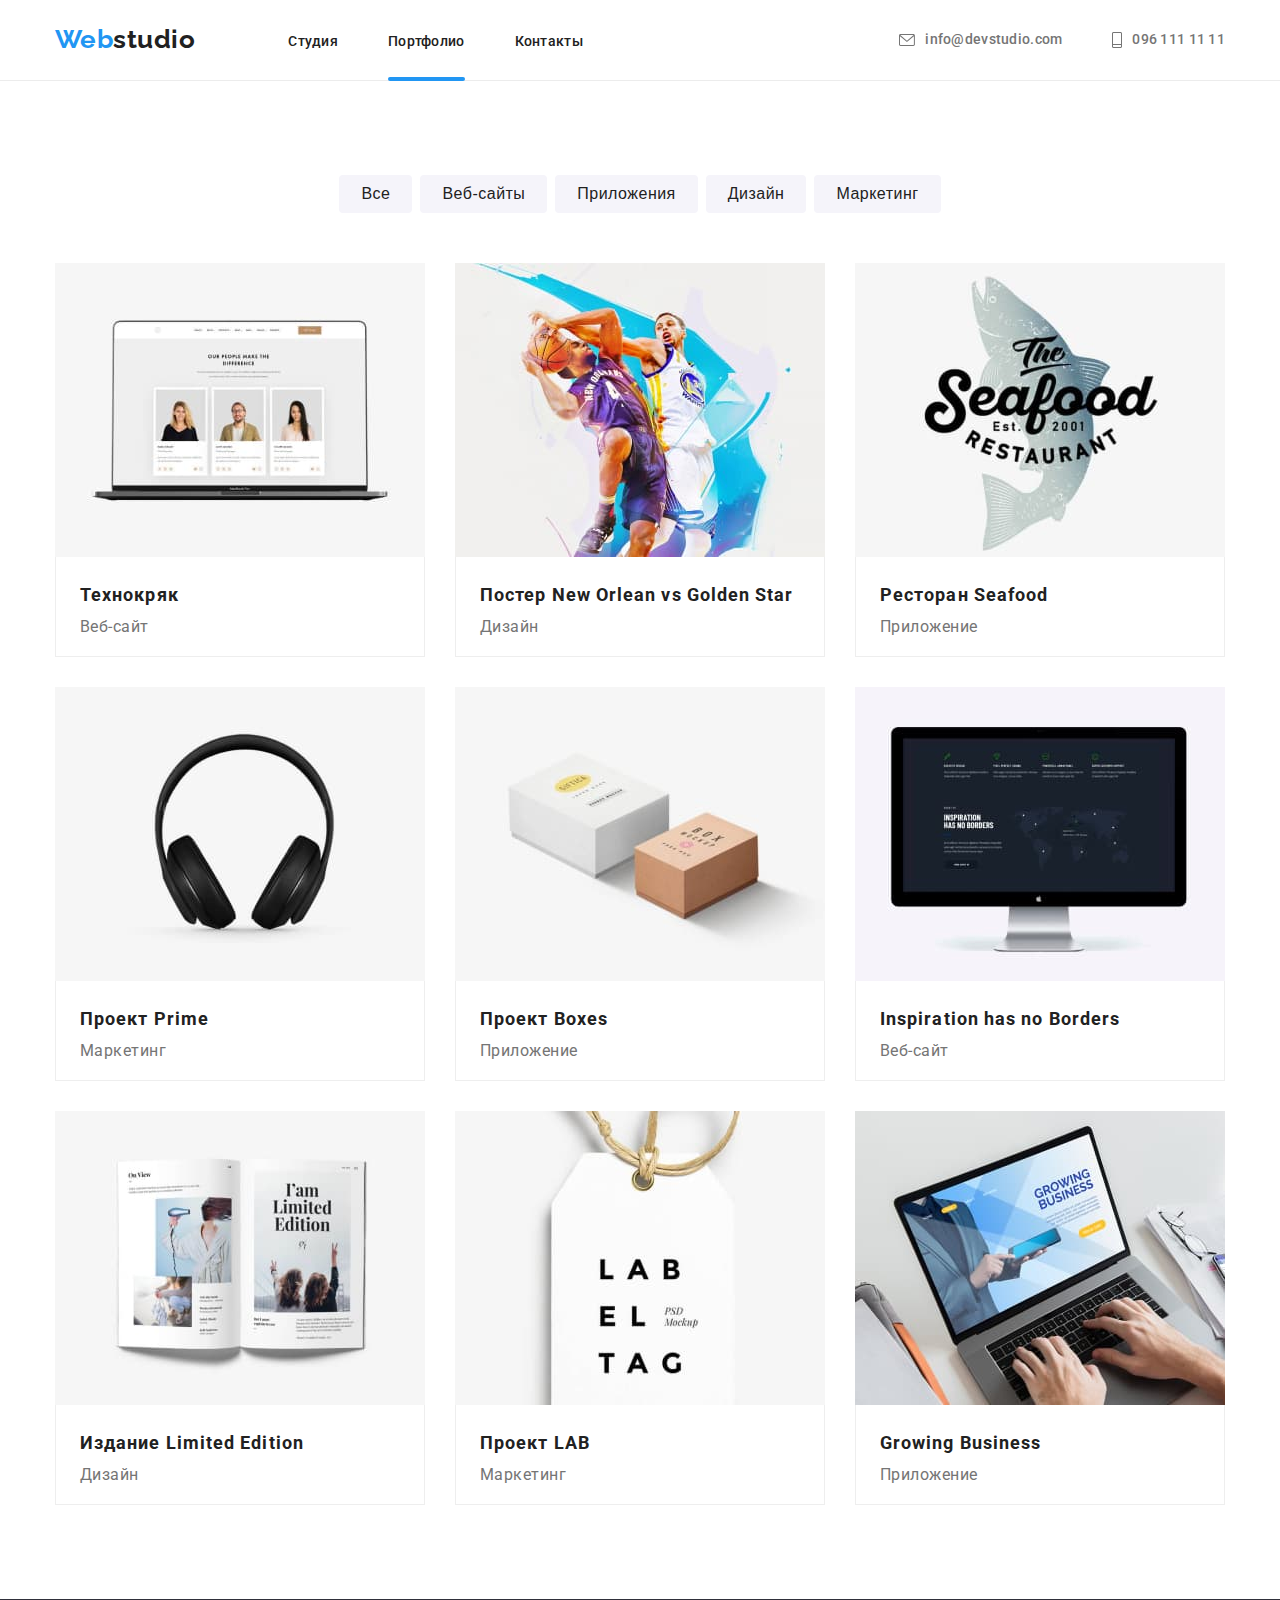
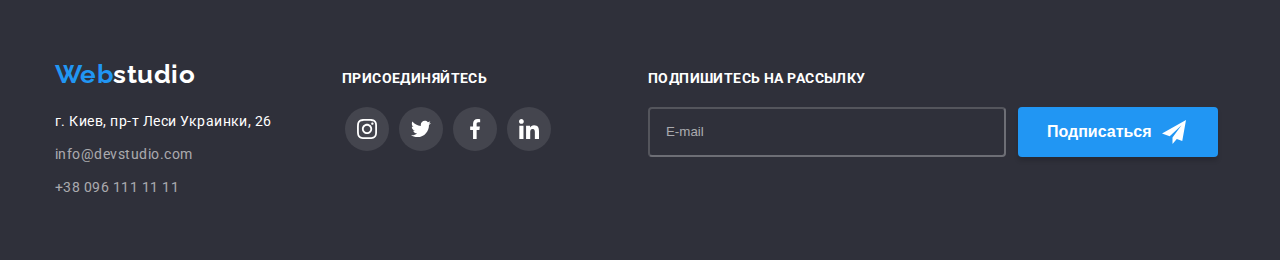
==== portfolio.html @ 10b22661 "bem" ====
<!DOCTYPE html>
<html lang="ru">

<head>
    <meta charset="UTF-8" />
    <meta name="viewport" content="width=device-width, inicial-scale=1.0" />
    <title>Web Studio</title>
    <link rel="preconnect" href="https://fonts.googleapis.com">
    <link rel="preconnect" href="https://fonts.gstatic.com" crossorigin>
    <link
        href="https://fonts.googleapis.com/css2?family=Montserrat:wght@400;700&family=Raleway:wght@700&family=Roboto:wght@400;500;700;900&display=swap"
        rel="stylesheet">
    <link rel="stylesheet" href="https://cdnjs.cloudflare.com/ajax/libs/modern-normalize/1.1.0/modern-normalize.min.css"
        integrity="sha512-wpPYUAdjBVSE4KJnH1VR1HeZfpl1ub8YT/NKx4PuQ5NmX2tKuGu6U/JRp5y+Y8XG2tV+wKQpNHVUX03MfMFn9Q=="
        crossorigin="anonymous" referrerpolicy="no-referrer" />
    <link rel="stylesheet" href="./css/styles.css" />
</head>

<body>


    <!-- Header -->

    <header>
    
        <div class="container">
            <div class="menu">
    
                <a class="logo" href="./index.html">Web<span class="logo--header">studio</span></a>
                <nav class="nav">
                    <ul class="nav-list">
                        <li class="nav-list__item"><a class="nav-list__link" href="./index.html">Студия</a></li>
                        <li class="nav-list__item"><a class="nav-list__link nav-list__link--current" href="./portfolio.html">Портфолио</a></li>
                        <li class="nav-list__item"><a class="nav-list__link" href="">Контакты</a></li>
                    </ul>
                </nav>
                <ul class="contact-list">
                    <li class="contact-list__item">
                        <a class="contact-list__link" href="mailto:info@devstudio.com">
                            <svg class="contact-list__icon" width="16px" height="12px">
                                <use href="./images/icons.svg#email"></use>
                            </svg>info@devstudio.com</a>
                    </li>
                    <li class="contact-list__item">
                        <a class="contact-list__link" href="tel:+380961111111">
                            <svg class="contact-list__icon" width="10px" height="16px">
                                <use href="./images/icons.svg#smartphone"></use>
                            </svg> 096 111 11 11</a>
                    </li>
                </ul>
            </div>
        </div>
    
    
    </header>

    <!-- Main section -->

    <main>

        <section class="section">
            

        <!-- Filter -->
        <div class="container">
            <h1 class="visually-hidden">Portfolio list</h1>
        <ul class="filter">
            <li class="filter__item">
                <button type="button" class="filter__button">Все</button>
            </li>
            <li class="filter__item">
                <button type="button" class="filter__button">Веб-сайты</button>
            </li>
            <li class="filter__item">
                <button type="button" class="filter__button">Приложения</button>
            </li>
            <li class="filter__item">
                <button type="button" class="filter__button">Дизайн</button>
            </li>
            <li class="filter__item">
                <button type="button" class="filter__button">Маркетинг</button>
            </li>
        </ul>
       

        <!-- Portfolio list -->

        
        <ul class="portfolio">
            <li class="portfolio__item">
                <a href="" class="portfolio__link">
                    <div class="portfolio__animation">
                    
                <img src="./images/technohryak.jpg" width="370" height="294" alt="Технокряк">
            <p class="portfolio__text">Ресурс предлагает комплексные предложения с разным уровнем функционала и сервисов.
                Все это позволит посетителю получить
                исчерпывающие сведения о компании или частном лице.</p>
            </div>
                <div class="portfolio__name">
                    <h2 class="portfolio__title">Технокряк</h2>
                <p class="portfolio__filter">Веб-сайт</p></div>
                </a>
                
            </li>
            <li class="portfolio__item">
                <a href="" class="portfolio__link">
                    <div class="portfolio__animation">
                <img src="./images/neworlean.jpg" width="370" height="294" alt="Постер New Orlean vs Golden Star">
                <p class="portfolio__text">Ресурс предлагает комплексные предложения с разным уровнем функционала и сервисов. Все это позволит посетителю получить исчерпывающие сведения о компании или частном лице.</p>
                </div>
                <div class="portfolio__name">
                <h2 class="portfolio__title">Постер New Orlean vs Golden Star</h2>
                <p class="portfolio__filter">Дизайн</p></div>
                </a>
            </li>
            <li class="portfolio__item">
                <a href="" class="portfolio__link">
                    <div class="portfolio__animation">
                        <img src="./images/seafood.jpg" width="370" height="294" alt="Ресторан Seafood">
                        <p class="portfolio__text">Ресурс предлагает комплексные предложения с разным уровнем функционала и сервисов. Все это
                            позволит посетителю получить исчерпывающие сведения о компании или частном лице.</p>
                    </div>
                
                <div class="portfolio__name">
                    <h2 class="portfolio__title">Ресторан Seafood</h2>
                <p class="portfolio__filter">Приложение</p></div>
                </a>
            </li>
            <li class="portfolio__item">
                <a href="" class="portfolio__link">
                    <div class="portfolio__animation">
                        <img src="./images/prime.jpg" width="370" height="294" alt="Проект Prime">
                        <p class="portfolio__text">Ресурс предлагает комплексные предложения с разным уровнем функционала и сервисов. Все это
                            позволит посетителю получить исчерпывающие сведения о компании или частном лице.</p>
                    </div>
                
                <div class="portfolio__name">
                    <h2 class="portfolio__title">Проект Prime</h2>
                <p class="portfolio__filter">Маркетинг</p></div>
                </a>
            </li>
            <li class="portfolio__item">
                <a href="" class="portfolio__link">
                    <div class="portfolio__animation">
                        <img src="./images/boxes.jpg" width="370" height="294" alt="Проект Boxes">
                        <p class="portfolio__text">Ресурс предлагает комплексные предложения с разным уровнем функционала и сервисов. Все это
                            позволит посетителю получить исчерпывающие сведения о компании или частном лице.</p>
                    </div>
                
                <div class="portfolio__name">
                    <h2 class="portfolio__title">Проект Boxes</h2>
                <p class="portfolio__filter">Приложение</p></div>
                </a>
            </li>
            <li class="portfolio__item">
                <a href="" class="portfolio__link">
                    <div class="portfolio__animation">
                        <img src="./images/inspiration.jpg" width="370" height="294" alt="Inspiration has no Borders">
                        <p class="portfolio__text">Ресурс предлагает комплексные предложения с разным уровнем функционала и сервисов. Все это
                            позволит посетителю получить исчерпывающие сведения о компании или частном лице.</p>
                    </div>
                
                <div class="portfolio__name">
                    <h2 class="portfolio__title">Inspiration has no Borders</h2>
                <p class="portfolio__filter">Веб-сайт</p></div>
                </a>
            </li>
            <li class="portfolio__item">
                <a href="" class="portfolio__link">
                    <div class="portfolio__animation">
                        <img src="./images/limitededition.jpg" width="370" height="294" alt="Издание Limited Edition">
                        <p class="portfolio__text">Ресурс предлагает комплексные предложения с разным уровнем функционала и сервисов. Все это
                            позволит посетителю получить исчерпывающие сведения о компании или частном лице.</p>
                    </div>
                
                <div class="portfolio__name">
                    <h2 class="portfolio__title">Издание Limited Edition</h2>
                <p class="portfolio__filter">Дизайн</p></div>
                </a>
            </li>
            <li class="portfolio__item">
                <a href="" class="portfolio__link">
                    <div class="portfolio__animation">
                        <img src="./images/lab.jpg" width="370" height="294" alt="Проект LAB">
                        <p class="portfolio__text">Ресурс предлагает комплексные предложения с разным уровнем функционала и сервисов. Все это
                            позволит посетителю получить исчерпывающие сведения о компании или частном лице.</p>
                    </div>
                
                <div class="portfolio__name">
                    <h2 class="portfolio__title">Проект LAB</h2>
                <p class="portfolio__filter">Маркетинг</p></div>
                </a>
            </li>
            <li class="portfolio__item">
                <a href="" class="portfolio__link">
                    <div class="portfolio__animation">
                        <img src="./images/growingbusiness.jpg" width="370" height="294" alt="Growing Business">
                        <p class="portfolio__text">Ресурс предлагает комплексные предложения с разным уровнем функционала и сервисов. Все это
                            позволит посетителю получить исчерпывающие сведения о компании или частном лице.</p>
                    </div>
                
                <div class="portfolio__name">
                    <h2 class="portfolio__title">Growing Business</h2>
                <p class="portfolio__filter">Приложение</p></div>
                </a>
            </li>
        </ul> 
        </div>
        </section>

    </main>

    <!-- Footer -->
        <footer class="section-footer">
            <div class="container footer">
                <div class="footer-contacts">
                    <a class="logo" href="./index.html">Web<span class="logo--footer">studio</span></a>
                    <address>
                        <ul class="footer-list">
                            <li class="footer-list__item">
                                <a class="footer_list__link" href="https://goo.gl/maps/EsYMqxrFtHsj7dok8" target="_blank"
                                    rel="noopener noreferrer">г. Киев, пр-т Леси Украинки, 26</a>
                            </li>
                            <li class="footer-list__item">
                                <a class="footer_list__link footer-list__link--color"
                                    href="mailto:info@devstudio.com">info@devstudio.com</a>
                            </li>
                            <li class="footer-list__item">
                                <a class=" footer_list__link footer-list__link--color" href="tel:+380961111111">+38 096 111 11
                                    11</a>
                            </li>
                        </ul>
                    </address>
                </div>
                <div class="footer-social-media">
                    <h3 class="section-footer__title">присоединяйтесь</h3>
        
                    <ul class="socialmedia-icons socialmedia-icons--footer">
                        <li class="socialmedia-icons__item">
                            <a href="" class="socialmedia-icons__link">
                                <svg class="socialmedia-icons__picture">
                                    <use href="./images/icons.svg#team-instagram"></use>
                                </svg>
                            </a>
                        </li>
                        <li class="socialmedia-icons__item">
                            <a class="socialmedia-icons__link" href="">
                                <svg class="socialmedia-icons__picture">
                                    <use href="./images/icons.svg#team-twitter"></use>
                                </svg>
                            </a>
                        </li>
                        <li class="socialmedia-icons__item">
                            <a class="socialmedia-icons__link" href="">
                                <svg class="socialmedia-icons__picture">
                                    <use href="./images/icons.svg#team-facebook"></use>
                                </svg>
                            </a>
                        </li>
                        <li class="socialmedia-icons__item">
                            <a class="socialmedia-icons__link" href="">
                                <svg class="socialmedia-icons__picture">
                                    <use href="./images/icons.svg#team-linkedin"></use>
                                </svg>
                            </a>
                        </li>
                    </ul>
        
                </div>
                <div class="footer-subsribe">
                    <h3 class="section-footer__title">Подпишитесь на рассылку</h3>
                    <form class="form-subscribe">
                        <label class="form-subscribe__label">
                            <input class="form-subscribe__input" type="email" name="subscribe" placeholder="E-mail" />
                        </label>
                        <button class="form-subscribe__button" type="submit">Подписаться
                            <svg class="form-subscribe__icon" width="24px" height="24px">
                                <use href="./images/icons.svg#subscribe-email"></use>
                            </svg>
                        </button>
                    </form>
        
                </div>
            </div>
        </footer>
    

</body>

</html>
---- css/styles.css ----
/* Common */
html {
  box-sizing: border-box;
}
*,
*::before,
*::after {
  box-sizing: inherit;
}

:root {
  --primary-text-color: #757575;
  --title-text-color: #212121;
  --accent-color: #2196f3;
  --second-accent-color: #ffffff;
  --second-background-color: #2f303a;
}

body {
  color: var(--primary-text-color);
  font-family: "Roboto", sans-serif;
  letter-spacing: 0.03em;
  margin: 0;
}

h1,
h2,
h3,
ul,
p {
  padding: 0;
  margin: 0;
}

img {
  display: block;
  width: 100%;
  height: auto;
}
a {
  text-decoration: none;
}
ul {
  list-style: none;
  padding: 0;
  margin: 0;
}

.visually-hidden {
  position: absolute;
  width: 1px;
  height: 1px;
  margin: -1px;
  border: 0;
  padding: 0;
  white-space: nowrap;
  clip-path: inset(100%);
  clip: rect(0 0 0 0);
  overflow: hidden;
}

.container {
  width: 1200px;
  margin-left: auto;
  margin-right: auto;
  padding-left: 15px;
  padding-right: 15px;
}

.section {
  padding-top: 94px;
  padding-bottom: 94px;
}

.services {
  padding-top: 0;
}
/* .features {
  padding-bottom: 0;
} */
/* header */
header {
  border-bottom: 1px solid #ececec;
}

.menu,
.nav,
.contact-list,
.nav-list {
  display: flex;
}

.menu {
  align-items: center;
}

.contact-list {
  margin-left: auto;
  margin-right: 50px;
}
.contact-list:last-child {
  margin-right: 0;
}

.logo {
  display: block;
  color: var(--accent-color);
  font-family: "Raleway", sans-serif;
  font-style: normal;
  font-weight: 700;
  font-size: 26px;
  line-height: 1.2;
  text-decoration: none;
  margin-right: 93px;
}

.logo--header {
  color: var(--title-text-color);
}
.logo--footer {
  color: var(--second-accent-color);
}

.section-hero,
.section-footer {
  background-color: var(--second-background-color);
}

.section-hero {
  padding-top: 200px;
  padding-bottom: 200px;
  max-width: 1600px;
  background-image: linear-gradient(
      to top,
      rgba(47, 48, 58, 0.4),
      rgba(47, 48, 58, 0.4)
    ),
    url("../images/hero.jpg");
  background-repeat: no-repeat;
  background-size: cover;
  background-position: center;
  margin-left: auto;
  margin-right: auto;
}

.button-hero {
  cursor: pointer;
  display: block;
  background-color: var(--accent-color);
  color: var(--second-accent-color);
  margin: 30px auto 0 auto;
  font-weight: 700;
  font-size: 16px;
  line-height: 1.87;
  min-width: 200px;
  min-height: 50px;
  padding: 10px 32px;
  text-align: center;
  box-shadow: 0px 4px 4px rgba(0, 0, 0, 0.15);
  border-color: transparent;
  border-radius: 4px;
  transform: scale(1);
  transition: transform 250ms cubic-bezier(0.4, 0, 0.2, 1);
}

.button-hero:hover {
  transform: scale(1.1);
}
.hero-title {
  color: var(--second-accent-color);
  font-weight: 900;
  font-size: 44px;
  line-height: 1.36;
  text-align: center;
  letter-spacing: 0.06em;
  text-transform: uppercase;
}
/* Navigation */

.nav-list__link {
  color: var(--title-text-color);
  padding-top: 32px;
  padding-bottom: 32px;
  font-weight: 500;
  font-size: 14px;
  line-height: 1.14;
  letter-spacing: 0.02em;
  text-decoration: none;
  transition: color 250ms cubic-bezier(0.4, 0, 0.2, 1);
}

.nav-list__link--current {
  position: relative;
}

.nav-list__link--current::after {
  content: "";
  position: absolute;
  bottom: 0;
  left: 0;

  width: 100%;
  height: 4px;
  background-color: var(--accent-color);
  border-radius: 2px;
}

.nav-list__item {
  margin-right: 50px;
}
.nav-list__item:last-child {
  margin-right: 0;
}
.contact-list__item {
  margin-left: 50px;
}
.contact-list__item:first-child {
  margin-left: 0;
}
.contact-list__link {
  color: var(--primary-text-color);
  display: flex;
  align-items: center;
  padding-top: 32px;
  padding-bottom: 32px;
  font-weight: 500;
  font-size: 14px;
  line-height: 1.14;
  letter-spacing: 0.02em;
  text-decoration: none;
  transition: color 250ms cubic-bezier(0.4, 0, 0.2, 1);
}

.nav-list__link:hover,
.nav-list__link:focus,
.contact-list__link:hover,
.contact-list__link:focus,
.footer_list__link:hover,
.footer_list__link:focus {
  color: var(--accent-color);
}

.footer_list__link {
  color: var(--second-accent-color);
  font-size: 14px;
  line-height: 1.71;
  font-style: normal;
  text-decoration: none;
  transition: color 250ms cubic-bezier(0.4, 0, 0.2, 1);
}

/* list */
.features-list,
.servises-list,
.team-list {
  display: flex;
}

.features-list__text {
  font-size: 14px;
  line-height: 1.71;
  margin-top: 10px;
}
.features-list__item {
  margin-right: 30px;
}
.features-list__item:last-child {
  margin-right: 0;
}
.servises-list__item {
  margin-right: 30px;
}
.servises-list__item:last-child {
  margin-right: 0;
}
.team-list__item {
  display: block;
  margin-right: 30px;
  background-color: var(--second-accent-color);
  box-shadow: 0px 1px 3px rgba(0, 0, 0, 0.12), 0px 1px 1px rgba(0, 0, 0, 0.14),
    0px 2px 1px rgba(0, 0, 0, 0.2);
  border-radius: 0px 0px 4px 4px;
}
.team-list__item:last-child {
  margin-right: 0;
}
/* Main content */

.team {
  background-color: #f5f4fa;
}
.team-list__description {
  padding-top: 30px;
  padding-bottom: 30px;
}

.features-list__title,
.team-list__title,
.portfolio__title,
.section-footer__title,
.service-item-title,
.form-contact__title {
  color: var(--title-text-color);
  font-weight: 700;
  letter-spacing: 0.03em;
}

.section__title {
  font-size: 36px;
  line-height: 1.17;
  text-align: center;
  color: var(--title-text-color);
  font-weight: 700;
  letter-spacing: 0.03em;
  margin-bottom: 50px;
}

.features-list__title,
.section-footer__title,
.service-item-title {
  font-size: 14px;
  line-height: 1.14;
  text-transform: uppercase;
}

.services-list__picture {
  position: relative;
  overflow: hidden;
}

.service-list__title {
  display: flex;
  justify-content: center;
  align-items: center;
  height: 70px;
  position: absolute;
  bottom: 0;
  color: var(--second-accent-color);
  background-color: rgba(47, 48, 58, 0.8);
  width: 100%;
}

.team-list__title {
  font-weight: 500;
  font-size: 16px;
  line-height: 1.19;
  text-align: center;
}

.portfolio__title {
  font-size: 18px;
  line-height: 2;
  letter-spacing: 0.06em;
  margin-bottom: 4px;
}

.team-list__text {
  font-size: 16px;
  line-height: 1.19;
  text-align: center;
  margin-top: 10px;
}

.portfolio-text {
  font-size: 16px;
  line-height: 1.9;
}

/* portfolio - filter */

.filter {
  display: flex;
  justify-content: center;
}
.filter__item {
  margin-right: 8px;
}
.filter__item:last-child {
  margin-right: 0;
}
.filter__button {
  cursor: pointer;
  color: var(--title-text-color);
  font-weight: 500;
  font-size: 16px;
  line-height: 1.6;
  letter-spacing: 0.03em;
  padding: 6px 22px;
  background-color: #f5f4fa;
  border: 1px transparent;
  border-radius: 4px;
  transition: color 250ms cubic-bezier(0.4, 0, 0.2, 1),
    background-color 250ms cubic-bezier(0.4, 0, 0.2, 1),
    box-shadow 250ms cubic-bezier(0.4, 0, 0.2, 1);
}

.filter__button:hover,
.filter__button:focus {
  color: var(--second-accent-color);
  background-color: var(--accent-color);
  box-shadow: 0px 1px 1px rgba(0, 0, 0, 0.12), 0px 4px 4px rgba(0, 0, 0, 0.06),
    1px 4px 6px rgba(0, 0, 0, 0.16);
}

/* clients */

.clients-list {
  display: flex;
  justify-content: center;
}
.clients-list__item {
  width: 170px;
  height: 92px;
  margin-right: 30px;
}

.clients-list__link:hover,
.clients-list__link:focus {
  border-color: var(--accent-color);
}

.clients-list__link:hover .clients-list__icon,
.clients-list__link:focus .clients-list__icon {
  fill: var(--accent-color);
}

.clients-list__link {
  display: flex;
  justify-content: center;
  align-items: center;
  width: 100%;
  height: 100%;
  border: 1px solid #afb1b8;
  border-radius: 4px;
  transition: border-color 250ms cubic-bezier(0.4, 0, 0.2, 1),
    fill 250ms cubic-bezier(0.4, 0, 0.2, 1);
}

.clients-list__item:last-child {
  margin-right: 0;
}

.clients-list__icon {
  fill: #afb1b8;
  width: 106px;
  height: 60px;
  object-fit: cover;
  transition: fill 250ms cubic-bezier(0.4, 0, 0.2, 1);
}

/* portfolio list */

.portfolio {
  display: flex;
  flex-wrap: wrap;
  margin-top: 50px;
}
.portfolio__link {
  display: block;
  box-shadow: none;
  overflow: hidden;
  transition: box-shadow 250ms cubic-bezier(0.4, 0, 0.2, 1);
}
.portfolio__item {
  width: 370px;
  margin-bottom: 30px;
  margin-right: 30px;
}
.portfolio__link:hover,
.portfolio__link:focus {
  box-shadow: 0px 1px 1px rgba(0, 0, 0, 0.12), 0px 4px 4px rgba(0, 0, 0, 0.06),
    1px 4px 6px rgba(0, 0, 0, 0.16);
}
.portfolio__item:nth-child(3n + 3) {
  margin-right: 0;
}
.portfolio__item:nth-child(n + 7) {
  margin-bottom: 0;
}
.portfolio__name {
  padding: 20px 24px;
  border-left: 1px solid #eeeeee;
  border-right: 1px solid #eeeeee;
  border-bottom: 1px solid #eeeeee;
}

.portfolio__filter {
  color: var(--primary-text-color);
}

.portfolio__animation {
  overflow: hidden;
  height: 294px;
}

.portfolio__text {
  display: flex;
  align-items: center;
  height: 294px;
  margin: 0;
  padding: 0 24px;
  color: var(--second-accent-color);
  font-size: 18px;
  line-height: 1.56;
  letter-spacing: 0.03em;
  background-color: rgba(33, 150, 243, 0.9);
  opacity: 0.9;
  transition: transform 250ms cubic-bezier(0.4, 0, 0.2, 1);
}

.portfolio__link:hover .portfolio__text,
.portfolio__link:focus .portfolio__text {
  transform: translateY(-294px);
}

/* footer */

.section-footer {
  padding-top: 60px;
  padding-bottom: 60px;
}
.section-footer .logo {
  margin-right: 0;
  margin-bottom: 20px;
}

.footer-list__item {
  margin-bottom: 9px;
}
.footer-list__item:last-child {
  margin-bottom: 0;
}
.footer-list__link--color {
  color: rgba(255, 255, 255, 0.6);
}

.footer {
  display: flex;
  align-items: baseline;
}
.footer-social-media {
  flex-grow: 1;
  margin-left: 70px;
}
.section-footer__title {
  color: var(--second-accent-color);

  margin-bottom: 20px;
}

.footer-subsribe {
  flex-grow: 1;
  margin-left: 93px;
}
.form-subscribe {
  display: flex;
}
.form-subscribe__label {
  display: flex;
  height: 50px;
}
.form-subscribe__input {
  background-color: var(--second-background-color);
  color: var(--second-accent-color);
  min-width: 358px;
  padding: 16px;
  border-radius: 4px;
  border-color: rgba(255, 255, 255, 0.3);
}
.form-subscribe__input::placeholder {
  color: rgba(255, 255, 255, 0.6);
}
.form-subscribe__button {
  display: flex;
  cursor: pointer;
  min-height: 50px;
  min-width: 200px;
  align-items: center;
  margin-left: 12px;
  padding: 10px 29px;
  background-color: var(--accent-color);
  color: var(--second-accent-color);
  font-weight: 700;
  font-size: 16px;
  line-height: 1.87;
  box-shadow: 0px 4px 4px rgba(0, 0, 0, 0.15);
  border-radius: 4px;
  transform: scale(1);
  transition: transform 250ms cubic-bezier(0.4, 0, 0.2, 1);
  border: none;
}

.form-subscribe__button:hover {
  transform: scale(1.1);
}

.form-subscribe__icon {
  fill: var(--second-accent-color);
  margin-left: 10px;
}

/* icons */

.contact-list__icon {
  display: block;
  margin-right: 10px;
  fill: var(--primary-text-color);
  transition: fill 250ms cubic-bezier(0.4, 0, 0.2, 1);
}

.contact-list__link:hover .contact-list__icon,
.contact-list__link:focus .contact-list__icon {
  fill: var(--accent-color);
}

.features-list__icon {
  display: flex;
  width: 270px;
  height: 120px;
  background-color: #f5f4fa;
  justify-content: center;
  align-items: center;
  border-radius: 4px;
  margin-bottom: 30px;
}

.features-list__picture {
  width: 70px;
  height: 70px;
}

.socialmedia-icons {
  display: flex;
  justify-content: center;
  margin-top: 16px;
  list-style: none;
}
.socialmedia-icons--footer {
  margin-top: 0;
}

.socialmedia-icons__item {
  margin-right: 10px;
  width: 44px;
  height: 44px;
}

.socialmedia-icons__item:last-child {
  margin-right: 0;
}
.footer-social-media .socialmedia-icons__link {
  background-color: rgba(255, 255, 255, 0.1);
  transition: background-color 250ms cubic-bezier(0.4, 0, 0.2, 1);
}

.socialmedia-icons__link {
  display: flex;
  justify-content: center;
  align-items: center;
  border-radius: 50%;
  width: 100%;
  height: 100%;
  transition: background-color 250ms cubic-bezier(0.4, 0, 0.2, 1);
}

.socialmedia-icons__link:hover,
.socialmedia-icons__link:focus {
  background-color: var(--accent-color);
}
.socialmedia-icons__picture {
  width: 20px;
  height: 20px;
  fill: #afb1b8;
  transition: fill 250ms cubic-bezier(0.4, 0, 0.2, 1);
}

.socialmedia-icons__link:hover .socialmedia-icons__picture,
.socialmedia-icons__link:focus .socialmedia-icons__picture {
  fill: var(--second-accent-color);
}
.footer-social-media .socialmedia-icons__picture {
  fill: var(--second-accent-color);
  transition: background-color 2500ms cubic-bezier(0.4, 0, 0.2, 1);
}

/* modal */

.backdrop.is-hidden {
  visibility: hidden;
  opacity: 0;
  pointer-events: none;
}
.backdrop {
  position: fixed;
  top: 0;
  left: 0;
  width: 100%;
  height: 100%;
  background-color: rgba(0, 0, 0, 0.2);
  opacity: 1;
  visibility: visible;
  transition: opacity 250ms cubic-bezier(0.4, 0, 0.2, 1),
    visibility 250ms cubic-bezier(0.4, 0, 0.2, 1);
}

.backdrop.is-hidden .modal {
  opacity: 0;
  transform: translate(-50%, -50%) scale(0.5);
}

.modal {
  position: absolute;
  width: 528px;
  height: 581px;
  background-color: var(--second-accent-color);
  top: 50%;
  left: 50%;
  transform: translate(-50%, -50%) scale(1);
  box-shadow: 0px 1px 3px rgba(0, 0, 0, 0.12), 0px 1px 1px rgba(0, 0, 0, 0.14),
    0px 2px 1px rgba(0, 0, 0, 0.2);
  border-radius: 4px;
  opacity: 1;
  transition: opacity 250ms cubic-bezier(0.33, 0.92, 0.67, 0.76) 250ms,
    transform 250ms cubic-bezier(0.4, 0, 0.2, 1) 250ms;
}

.modal__button-close {
  position: absolute;
  top: 8px;
  right: 8px;
  display: flex;
  justify-content: center;
  align-items: center;
  width: 30px;
  height: 30px;
  background-color: var(--second-accent-color);
  border-radius: 50%;
  border: 1px solid rgba(0, 0, 0, 0.1);
  cursor: pointer;
  transition: fill 250ms cubic-bezier(0.4, 0, 0.2, 1),
    background-color 250ms cubic-bezier(0.4, 0, 0.2, 1);
}

.modal__button-close:hover {
  fill: var(--accent-color);
}

.form-contact {
  padding: 32px;
}

.form-contact__title {
  color: var(--title-text-color);
  font-size: 20px;
  line-height: 1.72;
}

.form-field {
  display: flex;
  flex-direction: column;
  position: relative;
  margin-top: 12px;
}
.form-field__icon {
  position: absolute;
  left: 12px;
  bottom: 11px;
  transition: fill 250ms cubic-bezier(0.4, 0, 0.2, 1) .;
}

.form-field__input,
.contact-comment {
  border: 1px solid rgba(33, 33, 33, 0.2);

  border-radius: 4px;
  outline: none;
}
.form-field__input {
  height: 40px;
  padding-left: 42px;
  transition: border-color 250ms cubic-bezier(0.4, 0, 0.2, 1) .;
}
.form-field__comment {
  min-height: 120px;
  padding: 12px 16px;
}
.form-field__input:focus ~ .form-field__icon,
.form-field__input:not(:placeholder-shown) ~ .form-field__icon {
  fill: var(--accent-color);
}
.form-field__input:focus,
.form-field__input:not(:placeholder-shown) {
  border-color: var(--accent-color);
}
.checkbox__input {
  -webkit-appearance: none;
  -moz-appearance: none;
  appearance: none;
  position: absolute;
}
/* .checkbox {
  display: block;
} */
.checkbox__label {
  color: var(--primary-text-color);
  font-size: 14px;
  line-height: 1.7;
}

.checkbox__icon {
  margin-right: 7px;
  border: 2px solid var(--title-text-color);
  border-radius: 2px;
  transition: background-color 250ms cubic-bezier(0.4, 0, 0.2, 1) .;
}
.checkbox__input:checked + .checkbox__icon {
  background-color: var(--accent-color);
  background-image: url(/images/icons.svg#icon-checkbox);
  border-color: var(--accent-color);
  background-size: contain;
  background-origin: border-box;
}

.form-field__label {
  color: var(--primary-text-color);
  font-size: 12px;
  line-height: 1.17;
  margin-bottom: 4px;
}

.checkbox {
  display: flex;
  justify-content: center;
  align-items: center;
  margin-top: 20px;
}
.form-field__comment::placeholder {
  color: rgba(117, 117, 117, 0.5);
  font-size: 14px;
  line-height: 1.15;
}
.checkbox__link {
  color: var(--accent-color);
  text-decoration: underline;
}

.checkbox__button {
  display: block;
  cursor: pointer;
  min-height: 50px;
  min-width: 200px;
  align-items: center;
  margin: 30px auto 0 auto;
  padding: 10px 29px;
  background-color: var(--accent-color);
  color: var(--second-accent-color);
  font-weight: 700;
  font-size: 16px;
  line-height: 1.87;
  box-shadow: 0px 4px 4px rgba(0, 0, 0, 0.15);
  border-radius: 4px;
  transform: scale(1);
  transition: transform 250ms cubic-bezier(0.4, 0, 0.2, 1);
  border: none;
}
.checkbox__button:hover,
.checkbox__button:focus {
  transform: scale(1.1);
}
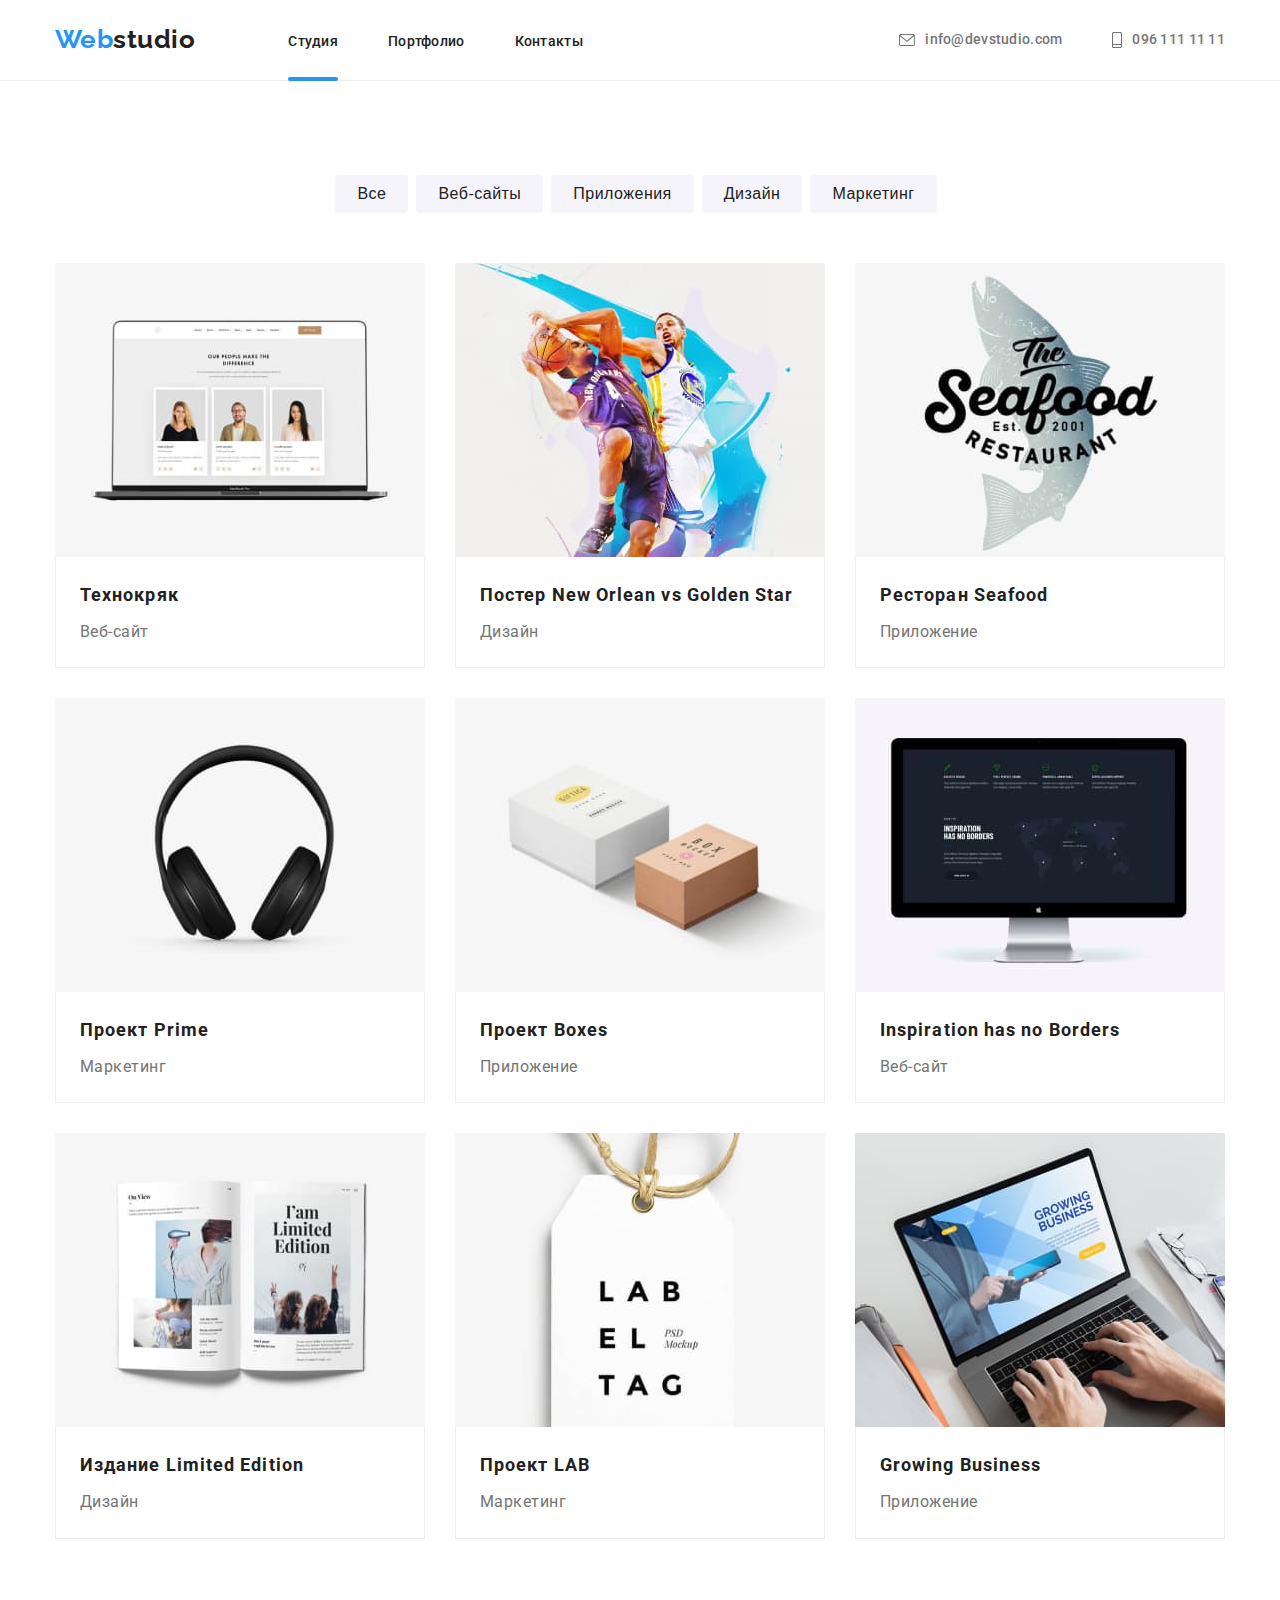
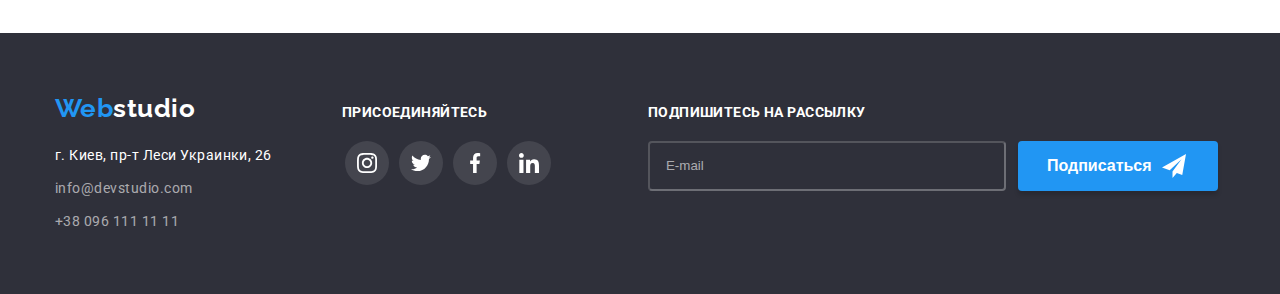
==== commit 9663fc9c: "fixing bugs" ====
--- a/portfolio.html
+++ b/portfolio.html
@@ -13,7 +13,7 @@
     <link rel="stylesheet" href="https://cdnjs.cloudflare.com/ajax/libs/modern-normalize/1.1.0/modern-normalize.min.css"
         integrity="sha512-wpPYUAdjBVSE4KJnH1VR1HeZfpl1ub8YT/NKx4PuQ5NmX2tKuGu6U/JRp5y+Y8XG2tV+wKQpNHVUX03MfMFn9Q=="
         crossorigin="anonymous" referrerpolicy="no-referrer" />
-    <link rel="stylesheet" href="./css/styles.css" />
+    <link rel="stylesheet" href="./css/main.min.css" />
 </head>
 
 <body>
@@ -21,34 +21,35 @@
 
     <!-- Header -->
 
-    <header>
-    
-        <div class="container">
-            <div class="menu">
-    
-                <a class="logo" href="./index.html">Web<span class="logo--header">studio</span></a>
-                <nav class="nav">
-                    <ul class="nav-list">
-                        <li class="nav-list__item"><a class="nav-list__link" href="./index.html">Студия</a></li>
-                        <li class="nav-list__item"><a class="nav-list__link nav-list__link--current" href="./portfolio.html">Портфолио</a></li>
-                        <li class="nav-list__item"><a class="nav-list__link" href="">Контакты</a></li>
-                    </ul>
-                </nav>
-                <ul class="contact-list">
-                    <li class="contact-list__item">
-                        <a class="contact-list__link" href="mailto:info@devstudio.com">
-                            <svg class="contact-list__icon" width="16px" height="12px">
-                                <use href="./images/icons.svg#email"></use>
-                            </svg>info@devstudio.com</a>
-                    </li>
-                    <li class="contact-list__item">
-                        <a class="contact-list__link" href="tel:+380961111111">
-                            <svg class="contact-list__icon" width="10px" height="16px">
-                                <use href="./images/icons.svg#smartphone"></use>
-                            </svg> 096 111 11 11</a>
-                    </li>
+    <header class="header">
+    
+        <div class="container container__header">
+    
+    
+            <a class="logo" href="./index.html">Web<span class="logo__header-studio">studio</span></a>
+            <nav class="nav">
+                <ul class="nav-list">
+                    <li class="nav-list__item"><a class="nav-list__link nav-list__link--current"
+                            href="./index.html">Студия</a></li>
+                    <li class="nav-list__item"><a class="nav-list__link" href="./portfolio.html">Портфолио</a></li>
+                    <li class="nav-list__item"><a class="nav-list__link" href="">Контакты</a></li>
                 </ul>
-            </div>
+            </nav>
+            <ul class="contact-list">
+                <li class="contact-list__item">
+                    <a class="contact-list__link" href="mailto:info@devstudio.com">
+                        <svg class="contact-list__icon" width="16px" height="12px">
+                            <use href="./images/icons.svg#email"></use>
+                        </svg>info@devstudio.com</a>
+                </li>
+                <li class="contact-list__item">
+                    <a class="contact-list__link" href="tel:+380961111111">
+                        <svg class="contact-list__icon" width="10px" height="16px">
+                            <use href="./images/icons.svg#smartphone"></use>
+                        </svg> 096 111 11 11</a>
+                </li>
+            </ul>
+    
         </div>
     
     
@@ -214,19 +215,19 @@
         <footer class="section-footer">
             <div class="container footer">
                 <div class="footer-contacts">
-                    <a class="logo" href="./index.html">Web<span class="logo--footer">studio</span></a>
+                    <a class="logo" href="./index.html">Web<span class="logo__footer-studio">studio</span></a>
                     <address>
                         <ul class="footer-list">
                             <li class="footer-list__item">
-                                <a class="footer_list__link" href="https://goo.gl/maps/EsYMqxrFtHsj7dok8" target="_blank"
+                                <a class="footer-list__link" href="https://goo.gl/maps/EsYMqxrFtHsj7dok8" target="_blank"
                                     rel="noopener noreferrer">г. Киев, пр-т Леси Украинки, 26</a>
                             </li>
                             <li class="footer-list__item">
-                                <a class="footer_list__link footer-list__link--color"
+                                <a class="footer-list__link footer-list__link--color"
                                     href="mailto:info@devstudio.com">info@devstudio.com</a>
                             </li>
                             <li class="footer-list__item">
-                                <a class=" footer_list__link footer-list__link--color" href="tel:+380961111111">+38 096 111 11
+                                <a class=" footer-list__link footer-list__link--color" href="tel:+380961111111">+38 096 111 11
                                     11</a>
                             </li>
                         </ul>
--- a/css/main.min.css
+++ b/css/main.min.css
@@ -0,0 +1,2 @@
+html{-webkit-box-sizing:border-box;box-sizing:border-box}*,*::before,*::after{-webkit-box-sizing:inherit;box-sizing:inherit}h1,h2,h3,ul,p{padding:0;margin:0}img{display:block;width:100%;height:auto}a{text-decoration:none}ul{list-style:none;padding:0;margin:0}body{color:#757575;font-family:"Roboto",sans-serif;letter-spacing:0.03em;margin:0}header{border-bottom:1px solid #ececec}.container{width:1200px;margin-left:auto;margin-right:auto;padding-left:15px;padding-right:15px}.section{padding-top:94px;padding-bottom:94px}.section__title{font-size:36px;line-height:1.17;text-align:center;color:#212121;font-weight:700;letter-spacing:0.03em;margin-bottom:50px}.section-hero,.section-footer{background-color:#2f303a}.features-list,.servises-list,.team-list{display:-webkit-box;display:-ms-flexbox;display:flex}.features-list__title,.portfolio__title,.section-footer__title,.service-item-title,.form-contact__title{color:#212121;font-weight:700;letter-spacing:0.03em}.features-list__title,.section-footer__title,.service-item-title{font-size:14px;line-height:1.14;text-transform:uppercase}.visually-hidden{position:absolute;width:1px;height:1px;margin:-1px;border:0;padding:0;white-space:nowrap;-webkit-clip-path:inset(100%);clip-path:inset(100%);clip:rect(0 0 0 0);overflow:hidden}.contact-list{margin-left:auto;margin-right:50px}.contact-list:last-child{margin-right:0}.contact-list__item{margin-left:50px}.contact-list__item:first-child{margin-left:0}.contact-list__link{color:#757575;display:-webkit-box;display:-ms-flexbox;display:flex;-webkit-box-align:center;-ms-flex-align:center;align-items:center;padding-top:32px;padding-bottom:32px;font-weight:500;font-size:14px;line-height:1.14;letter-spacing:0.02em;text-decoration:none;-webkit-transition:color 250ms cubic-bezier(0.4, 0, 0.2, 1);transition:color 250ms cubic-bezier(0.4, 0, 0.2, 1)}.contact-list__icon{display:block;margin-right:10px;fill:#757575;-webkit-transition:fill 250ms cubic-bezier(0.4, 0, 0.2, 1);transition:fill 250ms cubic-bezier(0.4, 0, 0.2, 1)}.contact-list__link:hover .contact-list__icon,.contact-list__link:focus .contact-list__icon{fill:#2196f3}.header,.nav,.contact-list,.nav-list{display:-webkit-box;display:-ms-flexbox;display:flex}.container__header{display:-webkit-box;display:-ms-flexbox;display:flex;-webkit-box-align:center;-ms-flex-align:center;align-items:center}.nav-list__link{color:#212121;padding-top:32px;padding-bottom:32px;font-weight:500;font-size:14px;line-height:1.14;letter-spacing:0.02em;text-decoration:none;-webkit-transition:color 250ms cubic-bezier(0.4, 0, 0.2, 1);transition:color 250ms cubic-bezier(0.4, 0, 0.2, 1)}.nav-list__link--current{position:relative}.nav-list__link--current::after{content:"";position:absolute;bottom:0;left:0;width:100%;height:4px;background-color:#2196f3;border-radius:2px}.nav-list__item{margin-right:50px}.nav-list__item:last-child{margin-right:0}.nav-list__link:hover,.nav-list__link:focus,.contact-list__link:hover,.contact-list__link:focus,.footer_list__link:hover,.footer_list__link:focus{color:#2196f3}.logo{display:block;color:#2196f3;font-family:"Raleway", sans-serif;font-style:normal;font-weight:700;font-size:26px;line-height:1.2;text-decoration:none;margin-right:93px}.logo__header-studio{color:#212121}.logo__footer-studio{color:#fff}.section-hero__button{cursor:pointer;display:block;background-color:#2196f3;color:#fff;margin:30px auto 0 auto;font-weight:700;font-size:16px;line-height:1.87;min-width:200px;min-height:50px;padding:10px 32px;text-align:center;-webkit-box-shadow:0px 4px 4px rgba(0,0,0,0.15);box-shadow:0px 4px 4px rgba(0,0,0,0.15);border-color:transparent;border-radius:4px;-webkit-transform:scale(1);transform:scale(1);-webkit-transition:-webkit-transform 250ms cubic-bezier(0.4, 0, 0.2, 1);transition:-webkit-transform 250ms cubic-bezier(0.4, 0, 0.2, 1);transition:transform 250ms cubic-bezier(0.4, 0, 0.2, 1);transition:transform 250ms cubic-bezier(0.4, 0, 0.2, 1), -webkit-transform 250ms cubic-bezier(0.4, 0, 0.2, 1)}.section-hero__button:hover{-webkit-transform:scale(1.1);transform:scale(1.1)}.filter__button{cursor:pointer;color:#212121;font-weight:500;font-size:16px;line-height:1.6;letter-spacing:0.03em;padding:6px 22px;background-color:#f5f4fa;border:1px transparent;border-radius:4px;-webkit-transition:color 250ms cubic-bezier(0.4, 0, 0.2, 1),background-color 250ms cubic-bezier(0.4, 0, 0.2, 1),-webkit-box-shadow 250ms cubic-bezier(0.4, 0, 0.2, 1);transition:color 250ms cubic-bezier(0.4, 0, 0.2, 1),background-color 250ms cubic-bezier(0.4, 0, 0.2, 1),-webkit-box-shadow 250ms cubic-bezier(0.4, 0, 0.2, 1);transition:color 250ms cubic-bezier(0.4, 0, 0.2, 1),background-color 250ms cubic-bezier(0.4, 0, 0.2, 1),box-shadow 250ms cubic-bezier(0.4, 0, 0.2, 1);transition:color 250ms cubic-bezier(0.4, 0, 0.2, 1),background-color 250ms cubic-bezier(0.4, 0, 0.2, 1),box-shadow 250ms cubic-bezier(0.4, 0, 0.2, 1),-webkit-box-shadow 250ms cubic-bezier(0.4, 0, 0.2, 1)}.filter__button:hover,.filter__button:focus{color:#fff;background-color:#2196f3;-webkit-box-shadow:0px 1px 1px rgba(0,0,0,0.12),0px 4px 4px rgba(0,0,0,0.06),1px 4px 6px rgba(0,0,0,0.16);box-shadow:0px 1px 1px rgba(0,0,0,0.12),0px 4px 4px rgba(0,0,0,0.06),1px 4px 6px rgba(0,0,0,0.16)}.section-hero{padding-top:200px;padding-bottom:200px;max-width:1600px;background-image:-webkit-gradient(linear, left bottom, left top, from(rgba(47,48,58,0.4)), to(rgba(47,48,58,0.4))),url("../images/hero.jpg");background-image:linear-gradient(to top, rgba(47,48,58,0.4), rgba(47,48,58,0.4)),url("../images/hero.jpg");background-repeat:no-repeat;background-size:cover;background-position:center;margin-left:auto;margin-right:auto}.section-hero__title{color:#fff;font-weight:900;font-size:44px;line-height:1.36;text-align:center;letter-spacing:0.06em;text-transform:uppercase}.section-footer{padding-top:60px;padding-bottom:60px}.section-footer__title{color:#fff;margin-bottom:20px}.section-footer .logo{margin-right:0;margin-bottom:20px}.footer{display:-webkit-box;display:-ms-flexbox;display:flex;-webkit-box-align:baseline;-ms-flex-align:baseline;align-items:baseline}.footer-list__link{color:#fff;font-size:14px;line-height:1.71;font-style:normal;text-decoration:none;-webkit-transition:color 250ms cubic-bezier(0.4, 0, 0.2, 1);transition:color 250ms cubic-bezier(0.4, 0, 0.2, 1)}.footer-list__link:hover,.footer-list__link:focus{color:#2196f3}.footer-list__item{margin-bottom:9px}.footer-list__item:last-child{margin-bottom:0}.footer-list__link--color{color:rgba(255,255,255,0.6)}.features-list{display:-webkit-box;display:-ms-flexbox;display:flex}.features-list__item{margin-right:30px}.features-list__item:last-child{margin-right:0}.features-list__icon{display:-webkit-box;display:-ms-flexbox;display:flex;width:270px;height:120px;background-color:#f5f4fa;-webkit-box-pack:center;-ms-flex-pack:center;justify-content:center;-webkit-box-align:center;-ms-flex-align:center;align-items:center;border-radius:4px;margin-bottom:30px}.features-list__text{font-size:14px;line-height:1.71;margin-top:10px}.features-list__picture{width:70px;height:70px}section--no-padding-top{padding-top:0}.servises-list__item{margin-right:30px}.servises-list__item:last-child{margin-right:0}.services-list__picture{position:relative;overflow:hidden}.service-list__title{display:-webkit-box;display:-ms-flexbox;display:flex;-webkit-box-pack:center;-ms-flex-pack:center;justify-content:center;-webkit-box-align:center;-ms-flex-align:center;align-items:center;height:70px;position:absolute;bottom:0;color:#fff;background-color:rgba(47,48,58,0.8);width:100%}.section--different-background{background-color:#f5f4fa}.team-list__item{display:block;margin-right:30px;background-color:#fff;-webkit-box-shadow:0px 1px 3px rgba(0,0,0,0.12),0px 1px 1px rgba(0,0,0,0.14),0px 2px 1px rgba(0,0,0,0.2);box-shadow:0px 1px 3px rgba(0,0,0,0.12),0px 1px 1px rgba(0,0,0,0.14),0px 2px 1px rgba(0,0,0,0.2);border-radius:0px 0px 4px 4px}.team-list__item:last-child{margin-right:0}.team-list__description{padding-top:30px;padding-bottom:30px}.team-list__title{color:#212121;font-weight:500;font-size:16px;line-height:1.19;text-align:center}.team-list__text{font-size:16px;line-height:1.19;text-align:center;margin-top:10px}.clients-list{display:-webkit-box;display:-ms-flexbox;display:flex;-webkit-box-pack:center;-ms-flex-pack:center;justify-content:center}.clients-list__item{width:170px;height:92px;margin-right:30px}.clients-list__item__item:last-child{margin-right:0}.clients-list__link{display:-webkit-box;display:-ms-flexbox;display:flex;-webkit-box-pack:center;-ms-flex-pack:center;justify-content:center;-webkit-box-align:center;-ms-flex-align:center;align-items:center;width:100%;height:100%;border:1px solid #afb1b8;border-radius:4px;-webkit-transition:border-color 250ms cubic-bezier(0.4, 0, 0.2, 1),fill 250ms cubic-bezier(0.4, 0, 0.2, 1);transition:border-color 250ms cubic-bezier(0.4, 0, 0.2, 1),fill 250ms cubic-bezier(0.4, 0, 0.2, 1)}.clients-list__link:hover,.clients-list__link:focus{border-color:#2196f3}.clients-list__icon{fill:#afb1b8;width:106px;height:60px;-o-object-fit:cover;object-fit:cover;-webkit-transition:fill 250ms cubic-bezier(0.4, 0, 0.2, 1);transition:fill 250ms cubic-bezier(0.4, 0, 0.2, 1)}.clients-list__link:hover .clients-list__icon,.clients-list__link:focus .clients-list__icon{fill:#2196f3}.filter{display:-webkit-box;display:-ms-flexbox;display:flex;-webkit-box-pack:center;-ms-flex-pack:center;justify-content:center}.filter__item{margin-right:8px}.filter__item_:last-child{margin-right:0}.portfolio{display:-webkit-box;display:-ms-flexbox;display:flex;-ms-flex-wrap:wrap;flex-wrap:wrap;margin-top:50px}.portfolio__title{font-size:18px;line-height:2;letter-spacing:0.06em;margin-bottom:4px}.portfolio__filter{color:#757575;font-size:16px;line-height:1.9}.portfolio__link{display:block;-webkit-box-shadow:none;box-shadow:none;overflow:hidden;-webkit-transition:-webkit-box-shadow 250ms cubic-bezier(0.4, 0, 0.2, 1);transition:-webkit-box-shadow 250ms cubic-bezier(0.4, 0, 0.2, 1);transition:box-shadow 250ms cubic-bezier(0.4, 0, 0.2, 1);transition:box-shadow 250ms cubic-bezier(0.4, 0, 0.2, 1), -webkit-box-shadow 250ms cubic-bezier(0.4, 0, 0.2, 1)}.portfolio__link:hover,.portfolio__link:focus{-webkit-box-shadow:0px 1px 1px rgba(0,0,0,0.12),0px 4px 4px rgba(0,0,0,0.06),1px 4px 6px rgba(0,0,0,0.16);box-shadow:0px 1px 1px rgba(0,0,0,0.12),0px 4px 4px rgba(0,0,0,0.06),1px 4px 6px rgba(0,0,0,0.16)}.portfolio__item{width:370px;margin-bottom:30px;margin-right:30px}.portfolio__item:nth-child(3n+3){margin-right:0}.portfolio__item:nth-child(n+7){margin-bottom:0}.portfolio__name{padding:20px 24px;border-left:1px solid #eeeeee;border-right:1px solid #eeeeee;border-bottom:1px solid #eeeeee}.portfolio__animation{overflow:hidden;height:294px}.portfolio__text{display:-webkit-box;display:-ms-flexbox;display:flex;-webkit-box-align:center;-ms-flex-align:center;align-items:center;height:294px;margin:0;padding:0 24px;color:#fff;font-size:18px;line-height:1.56;letter-spacing:0.03em;background-color:rgba(33,150,243,0.9);opacity:0.9;-webkit-transition:-webkit-transform 250ms cubic-bezier(0.4, 0, 0.2, 1);transition:-webkit-transform 250ms cubic-bezier(0.4, 0, 0.2, 1);transition:transform 250ms cubic-bezier(0.4, 0, 0.2, 1);transition:transform 250ms cubic-bezier(0.4, 0, 0.2, 1), -webkit-transform 250ms cubic-bezier(0.4, 0, 0.2, 1)}.portfolio__link:hover .portfolio__text,.portfolio__link:focus .portfolio__text_{-webkit-transform:translateY(-294px);transform:translateY(-294px)}.socialmedia-icons{display:-webkit-box;display:-ms-flexbox;display:flex;-webkit-box-pack:center;-ms-flex-pack:center;justify-content:center;margin-top:16px;list-style:none}.socialmedia-icons--footer{margin-top:0}.socialmedia-icons__item{margin-right:10px;width:44px;height:44px}.socialmedia-icons__item:last-child{margin-right:0}.socialmedia-icons__link{display:-webkit-box;display:-ms-flexbox;display:flex;-webkit-box-pack:center;-ms-flex-pack:center;justify-content:center;-webkit-box-align:center;-ms-flex-align:center;align-items:center;border-radius:50%;width:100%;height:100%;-webkit-transition:background-color 250ms cubic-bezier(0.4, 0, 0.2, 1);transition:background-color 250ms cubic-bezier(0.4, 0, 0.2, 1)}.socialmedia-icons__link:hover,.socialmedia-icons__link:focus{background-color:#2196f3}.socialmedia-icons__picture{width:20px;height:20px;fill:#afb1b8;-webkit-transition:fill 250ms cubic-bezier(0.4, 0, 0.2, 1);transition:fill 250ms cubic-bezier(0.4, 0, 0.2, 1)}.footer-social-media{-webkit-box-flex:1;-ms-flex-positive:1;flex-grow:1;margin-left:70px}.footer-social-media .socialmedia-icons__link{background-color:rgba(255,255,255,0.1);-webkit-transition:background-color 250ms cubic-bezier(0.4, 0, 0.2, 1);transition:background-color 250ms cubic-bezier(0.4, 0, 0.2, 1)}.footer-social-media .socialmedia-icons__link:hover,.footer-social-media .socialmedia-icons__link:focus{background-color:#2196f3}.footer-social-media .socialmedia-icons__picture{fill:#fff;-webkit-transition:background-color 2500ms cubic-bezier(0.4, 0, 0.2, 1);transition:background-color 2500ms cubic-bezier(0.4, 0, 0.2, 1)}.socialmedia-icons__link:hover .socialmedia-icons__picture,.socialmedia-icons__link:focus .socialmedia-icons__picture{fill:#fff}.footer-subsribe{-webkit-box-flex:1;-ms-flex-positive:1;flex-grow:1;margin-left:93px}.form-subscribe{display:-webkit-box;display:-ms-flexbox;display:flex}.form-subscribe__label{display:-webkit-box;display:-ms-flexbox;display:flex;height:50px}.form-subscribe__input{background-color:#2f303a;color:#fff;min-width:358px;padding:16px;border-radius:4px;border-color:rgba(255,255,255,0.3)}.form-subscribe__input::-webkit-input-placeholder{color:rgba(255,255,255,0.6)}.form-subscribe__input:-ms-input-placeholder{color:rgba(255,255,255,0.6)}.form-subscribe__input::-ms-input-placeholder{color:rgba(255,255,255,0.6)}.form-subscribe__input::placeholder{color:rgba(255,255,255,0.6)}.form-subscribe__button{display:-webkit-box;display:-ms-flexbox;display:flex;cursor:pointer;min-height:50px;min-width:200px;-webkit-box-align:center;-ms-flex-align:center;align-items:center;margin-left:12px;padding:10px 29px;background-color:#2196f3;color:#fff;font-weight:700;font-size:16px;line-height:1.87;-webkit-box-shadow:0px 4px 4px rgba(0,0,0,0.15);box-shadow:0px 4px 4px rgba(0,0,0,0.15);border-radius:4px;-webkit-transform:scale(1);transform:scale(1);-webkit-transition:-webkit-transform 250ms cubic-bezier(0.4, 0, 0.2, 1);transition:-webkit-transform 250ms cubic-bezier(0.4, 0, 0.2, 1);transition:transform 250ms cubic-bezier(0.4, 0, 0.2, 1);transition:transform 250ms cubic-bezier(0.4, 0, 0.2, 1), -webkit-transform 250ms cubic-bezier(0.4, 0, 0.2, 1);border:none}.form-subscribe__button:hover{-webkit-transform:scale(1.1);transform:scale(1.1)}.form-subscribe__icon{fill:#fff;margin-left:10px}.backdrop.is-hidden{visibility:hidden;opacity:0;pointer-events:none}.backdrop{position:fixed;top:0;left:0;width:100%;height:100%;background-color:rgba(0,0,0,0.2);opacity:1;visibility:visible;-webkit-transition:opacity 250ms cubic-bezier(0.4, 0, 0.2, 1),visibility 250ms cubic-bezier(0.4, 0, 0.2, 1);transition:opacity 250ms cubic-bezier(0.4, 0, 0.2, 1),visibility 250ms cubic-bezier(0.4, 0, 0.2, 1)}.backdrop.is-hidden .modal{opacity:0;-webkit-transform:translate(-50%, -50%) scale(0.5);transform:translate(-50%, -50%) scale(0.5)}.modal{position:absolute;width:528px;height:581px;background-color:#fff;top:50%;left:50%;-webkit-transform:translate(-50%, -50%) scale(1);transform:translate(-50%, -50%) scale(1);-webkit-box-shadow:0px 1px 3px rgba(0,0,0,0.12),0px 1px 1px rgba(0,0,0,0.14),0px 2px 1px rgba(0,0,0,0.2);box-shadow:0px 1px 3px rgba(0,0,0,0.12),0px 1px 1px rgba(0,0,0,0.14),0px 2px 1px rgba(0,0,0,0.2);border-radius:4px;opacity:1;-webkit-transition:opacity 250ms cubic-bezier(0.33, 0.92, 0.67, 0.76) 250ms,-webkit-transform 250ms cubic-bezier(0.4, 0, 0.2, 1) 250ms;transition:opacity 250ms cubic-bezier(0.33, 0.92, 0.67, 0.76) 250ms,-webkit-transform 250ms cubic-bezier(0.4, 0, 0.2, 1) 250ms;transition:opacity 250ms cubic-bezier(0.33, 0.92, 0.67, 0.76) 250ms,transform 250ms cubic-bezier(0.4, 0, 0.2, 1) 250ms;transition:opacity 250ms cubic-bezier(0.33, 0.92, 0.67, 0.76) 250ms,transform 250ms cubic-bezier(0.4, 0, 0.2, 1) 250ms,-webkit-transform 250ms cubic-bezier(0.4, 0, 0.2, 1) 250ms}.modal__button-close{position:absolute;top:8px;right:8px;display:-webkit-box;display:-ms-flexbox;display:flex;-webkit-box-pack:center;-ms-flex-pack:center;justify-content:center;-webkit-box-align:center;-ms-flex-align:center;align-items:center;width:30px;height:30px;background-color:#fff;border-radius:50%;border:1px solid rgba(0,0,0,0.1);cursor:pointer;-webkit-transition:fill 250ms cubic-bezier(0.4, 0, 0.2, 1),background-color 250ms cubic-bezier(0.4, 0, 0.2, 1);transition:fill 250ms cubic-bezier(0.4, 0, 0.2, 1),background-color 250ms cubic-bezier(0.4, 0, 0.2, 1)}.modal__button-close:hover{fill:#2196f3}.form-contact{padding:32px}.form-contact__title{color:#212121;font-size:20px;line-height:1.72}.form-field{display:-webkit-box;display:-ms-flexbox;display:flex;-webkit-box-orient:vertical;-webkit-box-direction:normal;-ms-flex-direction:column;flex-direction:column;position:relative;margin-top:12px}.form-field__icon{position:absolute;left:12px;bottom:11px;-webkit-transition:fill 250ms cubic-bezier(0.4, 0, 0.2, 1);transition:fill 250ms cubic-bezier(0.4, 0, 0.2, 1)}.form-field__label{color:#757575;font-size:12px;line-height:1.17;margin-bottom:4px}.form-field__input{border:1px solid rgba(33,33,33,0.2);border-radius:4px;outline:none;height:40px;padding-left:42px;-webkit-transition:border-color 250ms cubic-bezier(0.4, 0, 0.2, 1);transition:border-color 250ms cubic-bezier(0.4, 0, 0.2, 1)}.form-field__comment{min-height:120px;padding:12px 16px;border:1px solid rgba(33,33,33,0.2);border-radius:4px;outline:none}.form-field__comment::-webkit-input-placeholder{color:rgba(117,117,117,0.5);font-size:14px;line-height:1.15}.form-field__comment:-ms-input-placeholder{color:rgba(117,117,117,0.5);font-size:14px;line-height:1.15}.form-field__comment::-ms-input-placeholder{color:rgba(117,117,117,0.5);font-size:14px;line-height:1.15}.form-field__comment::placeholder{color:rgba(117,117,117,0.5);font-size:14px;line-height:1.15}.form-subscribe__icon{fill:#fff;margin-left:10px}.form-field__input:focus ~ .form-field__icon,.form-field__input:not(:placeholder-shown) ~ .form-field__icon{fill:#2196f3}.form-field__input:focus,.form-field__input:not(:placeholder-shown){border-color:#2196f3}.checkbox{display:-webkit-box;display:-ms-flexbox;display:flex;-webkit-box-pack:center;-ms-flex-pack:center;justify-content:center;-webkit-box-align:center;-ms-flex-align:center;align-items:center;margin-top:20px}.checkbox__input{-webkit-appearance:none;-moz-appearance:none;appearance:none;position:absolute}.checkbox__label{color:#757575;font-size:14px;line-height:1.7}.checkbox__icon{margin-right:7px;border:2px solid #212121;border-radius:2px;-webkit-transition:background-color 250ms cubic-bezier(0.4, 0, 0.2, 1);transition:background-color 250ms cubic-bezier(0.4, 0, 0.2, 1)}.checkbox__input:checked+.checkbox__icon{background-color:#2196f3;background-image:url(//images/icons.svg#icon-checkbox);border-color:#2196f3;background-size:contain;background-origin:border-box}.checkbox__link{color:#2196f3;text-decoration:underline}.checkbox__button{display:block;cursor:pointer;min-height:50px;min-width:200px;-webkit-box-align:center;-ms-flex-align:center;align-items:center;margin:30px auto 0 auto;padding:10px 29px;background-color:#2196f3;color:#fff;font-weight:700;font-size:16px;line-height:1.87;-webkit-box-shadow:0px 4px 4px rgba(0,0,0,0.15);box-shadow:0px 4px 4px rgba(0,0,0,0.15);border-radius:4px;-webkit-transform:scale(1);transform:scale(1);-webkit-transition:-webkit-transform 250ms cubic-bezier(0.4, 0, 0.2, 1);transition:-webkit-transform 250ms cubic-bezier(0.4, 0, 0.2, 1);transition:transform 250ms cubic-bezier(0.4, 0, 0.2, 1);transition:transform 250ms cubic-bezier(0.4, 0, 0.2, 1), -webkit-transform 250ms cubic-bezier(0.4, 0, 0.2, 1);border:none}.checkbox__button:hover,.checkbox__button:focus{-webkit-transform:scale(1.1);transform:scale(1.1)}
+/*# sourceMappingURL=main.min.css.map */